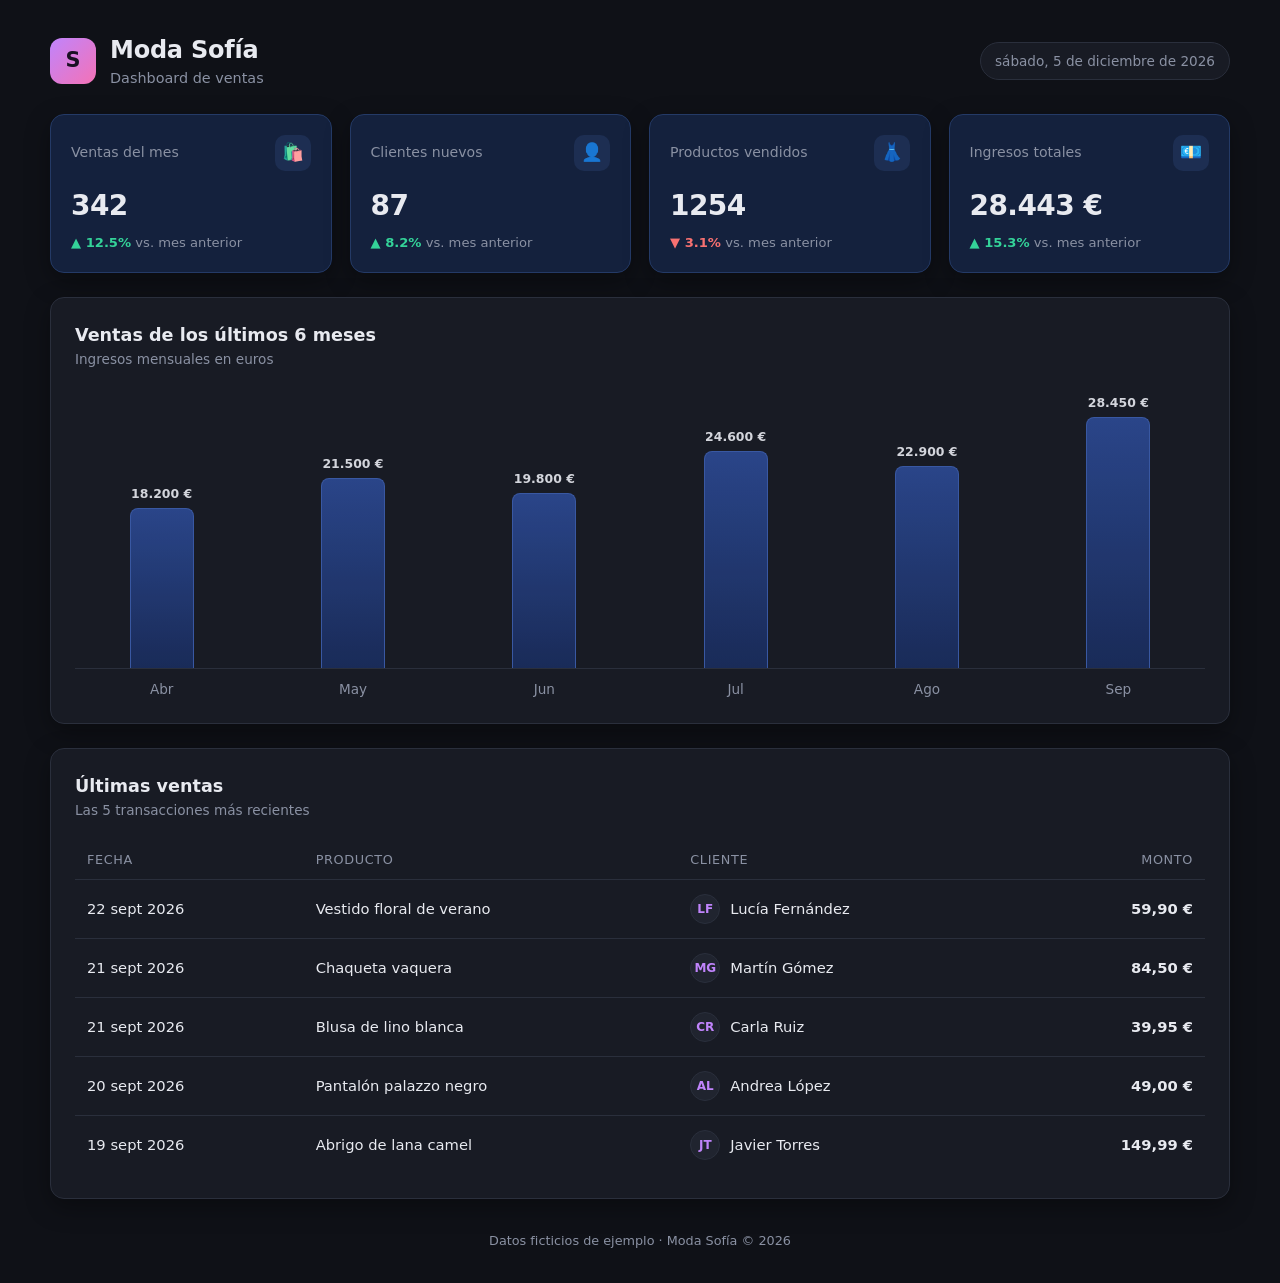
==== index.html @ 55509904 "Primer commit -Dashboard Modo sofia subido con Claude Code" ====
<!DOCTYPE html>
<html lang="es">
<head>
  <meta charset="UTF-8">
  <meta name="viewport" content="width=device-width, initial-scale=1.0">
  <title>Moda Sofía · Dashboard de Ventas</title>
  <style>
    /* ===== Variables de color y medidas (cambia aquí el tema) ===== */
    :root {
      --bg: #0f1117;
      --surface: #181b24;
      --surface-2: #20242f;
      --border: #2a2f3c;
      --card-bg: #14213d;       /* azul marino de las tarjetas */
      --card-bg-2: #1d2e52;     /* azul marino más claro (iconos) */
      --card-border: #243a66;
      --text: #e8eaf0;
      --text-muted: #8a91a3;
      --accent: #c084fc;        /* violeta principal */
      --accent-2: #f472b6;      /* rosa secundario */
      --barra: #2c4a94;         /* azul marino (parte superior de las barras) */
      --barra-2: #1a2d5e;       /* azul marino oscuro (base de las barras) */
      --barra-borde: #3d5fb0;   /* borde para que resalten sobre el fondo oscuro */
      --positive: #34d399;
      --negative: #f87171;
      --radius: 14px;
      --shadow: 0 8px 24px rgba(0, 0, 0, 0.35);
      --font: system-ui, -apple-system, "Segoe UI", Roboto, "Helvetica Neue", Arial, sans-serif;
    }

    /* ===== Estilos base ===== */
    * { box-sizing: border-box; margin: 0; padding: 0; }

    body {
      font-family: var(--font);
      background: var(--bg);
      color: var(--text);
      line-height: 1.5;
      min-height: 100vh;
      padding: 32px 24px;
    }

    .contenedor {
      max-width: 1180px;
      margin: 0 auto;
      display: grid;
      gap: 24px;
    }

    /* ===== Animación de entrada (fade-in + leve desplazamiento) ===== */
    @keyframes aparecer {
      from { opacity: 0; transform: translateY(14px); }
      to   { opacity: 1; transform: translateY(0); }
    }

    .animar {
      opacity: 0;
      animation: aparecer 0.6s ease-out forwards;
      animation-delay: var(--retraso, 0s);
    }

    /* Respeta a quien prefiere menos movimiento */
    @media (prefers-reduced-motion: reduce) {
      .animar { animation: none; opacity: 1; }
      .barra-relleno { transition: none !important; }
    }

    /* ===== Encabezado ===== */
    header {
      display: flex;
      justify-content: space-between;
      align-items: center;
      flex-wrap: wrap;
      gap: 12px;
    }

    .marca {
      display: flex;
      align-items: center;
      gap: 14px;
    }

    .logo {
      width: 46px;
      height: 46px;
      border-radius: 12px;
      background: linear-gradient(135deg, var(--accent), var(--accent-2));
      display: grid;
      place-items: center;
      font-weight: 700;
      font-size: 1.3rem;
      color: #1a1024;
    }

    header h1 { font-size: 1.5rem; font-weight: 700; letter-spacing: -0.01em; }
    header p  { color: var(--text-muted); font-size: 0.9rem; }

    .fecha {
      background: var(--surface);
      border: 1px solid var(--border);
      padding: 8px 14px;
      border-radius: 999px;
      font-size: 0.85rem;
      color: var(--text-muted);
    }

    /* ===== Tarjetas de métricas ===== */
    .metricas {
      display: grid;
      grid-template-columns: repeat(4, 1fr);
      gap: 18px;
    }

    .tarjeta {
      background: var(--card-bg);
      border: 1px solid var(--card-border);
      border-radius: var(--radius);
      padding: 20px;
      box-shadow: var(--shadow);
      transition: transform 0.2s ease, border-color 0.2s ease;
    }

    .tarjeta:hover {
      transform: translateY(-3px);
      border-color: var(--accent);
    }

    .tarjeta-cabecera {
      display: flex;
      justify-content: space-between;
      align-items: center;
      margin-bottom: 14px;
    }

    .tarjeta-titulo { color: var(--text-muted); font-size: 0.88rem; }

    .icono {
      width: 36px;
      height: 36px;
      border-radius: 10px;
      background: var(--card-bg-2);
      display: grid;
      place-items: center;
      font-size: 1.1rem;
    }

    .tarjeta-valor {
      font-size: 1.75rem;
      font-weight: 700;
      font-variant-numeric: tabular-nums;
      letter-spacing: -0.02em;
    }

    .variacion {
      margin-top: 6px;
      font-size: 0.82rem;
      color: var(--text-muted);
    }
    .variacion .sube { color: var(--positive); font-weight: 600; }
    .variacion .baja { color: var(--negative); font-weight: 600; }

    /* ===== Paneles (gráfico y tabla) ===== */
    .panel {
      background: var(--surface);
      border: 1px solid var(--border);
      border-radius: var(--radius);
      padding: 24px;
      box-shadow: var(--shadow);
    }

    .panel h2 { font-size: 1.1rem; font-weight: 600; }
    .panel .subtitulo { color: var(--text-muted); font-size: 0.85rem; margin-bottom: 20px; }

    /* ===== Gráfico de barras (hecho con divs, sin librerías) ===== */
    .grafico {
      display: grid;
      grid-template-columns: repeat(6, 1fr);
      gap: 18px;
      align-items: end;
      height: 280px;
      padding-top: 28px;
      border-bottom: 1px solid var(--border);
      position: relative;
    }

    .barra {
      height: 100%;
      display: flex;
      flex-direction: column;
      justify-content: flex-end;
      align-items: center;
      position: relative;
    }

    .barra-relleno {
      width: 100%;
      max-width: 64px;
      height: 0;                         /* crece con JavaScript */
      border-radius: 8px 8px 0 0;
      background: linear-gradient(180deg, var(--barra), var(--barra-2));
      border: 1px solid var(--barra-borde);
      border-bottom: none;
      opacity: 0.9;
      transition: height 1s cubic-bezier(.2,.8,.2,1), opacity 0.2s;
      position: relative;
      cursor: pointer;
    }

    .barra-relleno:hover { opacity: 1; }

    /* Etiqueta del valor encima de cada barra */
    .barra-valor {
      position: absolute;
      top: -24px;
      left: 50%;
      transform: translateX(-50%);
      font-size: 0.78rem;
      font-weight: 600;
      color: var(--text);
      white-space: nowrap;
      font-variant-numeric: tabular-nums;
    }

    .etiquetas-meses {
      display: grid;
      grid-template-columns: repeat(6, 1fr);
      gap: 18px;
      margin-top: 10px;
      text-align: center;
      color: var(--text-muted);
      font-size: 0.85rem;
    }

    /* ===== Tabla de últimas ventas ===== */
    .tabla-envoltorio { overflow-x: auto; }

    table {
      width: 100%;
      border-collapse: collapse;
      font-size: 0.92rem;
    }

    th {
      text-align: left;
      color: var(--text-muted);
      font-weight: 500;
      font-size: 0.8rem;
      text-transform: uppercase;
      letter-spacing: 0.05em;
      padding: 10px 12px;
      border-bottom: 1px solid var(--border);
    }

    td {
      padding: 14px 12px;
      border-bottom: 1px solid var(--border);
    }

    tbody tr { transition: background 0.2s; }
    tbody tr:hover { background: var(--surface-2); }
    tbody tr:last-child td { border-bottom: none; }

    .monto {
      text-align: right;
      font-weight: 600;
      font-variant-numeric: tabular-nums;
    }
    th.monto { font-weight: 500; }

    .cliente {
      display: flex;
      align-items: center;
      gap: 10px;
    }

    .avatar {
      width: 30px;
      height: 30px;
      border-radius: 50%;
      background: var(--surface-2);
      border: 1px solid var(--border);
      display: grid;
      place-items: center;
      font-size: 0.75rem;
      font-weight: 600;
      color: var(--accent);
      flex-shrink: 0;
    }

    footer {
      text-align: center;
      color: var(--text-muted);
      font-size: 0.8rem;
      padding-top: 8px;
    }

    /* ===== Diseño responsivo ===== */
    @media (max-width: 960px) {
      .metricas { grid-template-columns: repeat(2, 1fr); }
    }

    @media (max-width: 560px) {
      body { padding: 20px 16px; }
      .metricas { grid-template-columns: 1fr; }
      .grafico, .etiquetas-meses { gap: 8px; }
      .grafico { height: 220px; }
      .barra-valor { font-size: 0.65rem; }
      .panel { padding: 18px; }
    }
  </style>
</head>
<body>
  <div class="contenedor">

    <!-- Encabezado -->
    <header class="animar" style="--retraso: 0s">
      <div class="marca">
        <div class="logo">S</div>
        <div>
          <h1>Moda Sofía</h1>
          <p>Dashboard de ventas</p>
        </div>
      </div>
      <div class="fecha" id="fecha-actual"></div>
    </header>

    <!-- Tarjetas de métricas (se generan con JavaScript) -->
    <section class="metricas" id="metricas"></section>

    <!-- Gráfico de barras -->
    <section class="panel animar" style="--retraso: 0.5s">
      <h2>Ventas de los últimos 6 meses</h2>
      <p class="subtitulo">Ingresos mensuales en euros</p>
      <div class="grafico" id="grafico"></div>
      <div class="etiquetas-meses" id="etiquetas-meses"></div>
    </section>

    <!-- Tabla de últimas ventas -->
    <section class="panel animar" style="--retraso: 0.7s">
      <h2>Últimas ventas</h2>
      <p class="subtitulo">Las 5 transacciones más recientes</p>
      <div class="tabla-envoltorio">
        <table>
          <thead>
            <tr>
              <th>Fecha</th>
              <th>Producto</th>
              <th>Cliente</th>
              <th class="monto">Monto</th>
            </tr>
          </thead>
          <tbody id="tabla-ventas"></tbody>
        </table>
      </div>
    </section>

    <footer class="animar" style="--retraso: 0.9s">
      Datos ficticios de ejemplo · Moda Sofía © 2026
    </footer>
  </div>

  <script>
    // ===== Datos de ejemplo (ficticios) =====

    // Métricas principales del mes
    const metricas = [
      { titulo: 'Ventas del mes',      valor: 342,    formato: 'numero', icono: '🛍️', variacion: 12.5 },
      { titulo: 'Clientes nuevos',     valor: 87,     formato: 'numero', icono: '👤', variacion: 8.2 },
      { titulo: 'Productos vendidos',  valor: 1254,   formato: 'numero', icono: '👗', variacion: -3.1 },
      { titulo: 'Ingresos totales',    valor: 28450,  formato: 'moneda', icono: '💶', variacion: 15.3 }
    ];

    // Ventas (en euros) de los últimos 6 meses
    const ventasMensuales = [
      { mes: 'Abr', total: 18200 },
      { mes: 'May', total: 21500 },
      { mes: 'Jun', total: 19800 },
      { mes: 'Jul', total: 24600 },
      { mes: 'Ago', total: 22900 },
      { mes: 'Sep', total: 28450 }
    ];

    // Últimas 5 ventas
    const ultimasVentas = [
      { fecha: '2026-09-22', producto: 'Vestido floral de verano', cliente: 'Lucía Fernández', monto: 59.90 },
      { fecha: '2026-09-21', producto: 'Chaqueta vaquera',         cliente: 'Martín Gómez',    monto: 84.50 },
      { fecha: '2026-09-21', producto: 'Blusa de lino blanca',     cliente: 'Carla Ruiz',      monto: 39.95 },
      { fecha: '2026-09-20', producto: 'Pantalón palazzo negro',   cliente: 'Andrea López',    monto: 49.00 },
      { fecha: '2026-09-19', producto: 'Abrigo de lana camel',     cliente: 'Javier Torres',   monto: 149.99 }
    ];

    // ===== Utilidades de formato =====
    const fmtNumero = new Intl.NumberFormat('es-ES');
    const fmtMoneda = new Intl.NumberFormat('es-ES', { style: 'currency', currency: 'EUR' });
    const fmtMonedaCorta = new Intl.NumberFormat('es-ES', { style: 'currency', currency: 'EUR', maximumFractionDigits: 0 });
    const fmtFecha = new Intl.DateTimeFormat('es-ES', { day: '2-digit', month: 'short', year: 'numeric' });

    // Convierte "2026-09-22" en fecha local (evita desfases por zona horaria)
    function aFecha(texto) {
      const [a, m, d] = texto.split('-').map(Number);
      return new Date(a, m - 1, d);
    }

    // Obtiene las iniciales de un nombre ("Lucía Fernández" → "LF")
    function iniciales(nombre) {
      return nombre.split(' ').map(p => p[0]).join('').slice(0, 2).toUpperCase();
    }

    // ===== Fecha actual en el encabezado =====
    document.getElementById('fecha-actual').textContent =
      new Intl.DateTimeFormat('es-ES', { weekday: 'long', day: 'numeric', month: 'long', year: 'numeric' }).format(new Date());

    // ===== Tarjetas de métricas =====
    const contenedorMetricas = document.getElementById('metricas');

    metricas.forEach((m, i) => {
      const tarjeta = document.createElement('article');
      tarjeta.className = 'tarjeta animar';
      tarjeta.style.setProperty('--retraso', `${0.1 + i * 0.1}s`);

      const sube = m.variacion >= 0;
      tarjeta.innerHTML = `
        <div class="tarjeta-cabecera">
          <span class="tarjeta-titulo">${m.titulo}</span>
          <span class="icono">${m.icono}</span>
        </div>
        <div class="tarjeta-valor" data-valor="${m.valor}" data-formato="${m.formato}">0</div>
        <div class="variacion">
          <span class="${sube ? 'sube' : 'baja'}">${sube ? '▲' : '▼'} ${Math.abs(m.variacion)}%</span>
          vs. mes anterior
        </div>
      `;
      contenedorMetricas.appendChild(tarjeta);
    });

    // Animación de contador: los números suben desde 0 hasta su valor
    function animarContador(elemento) {
      const objetivo = Number(elemento.dataset.valor);
      const formato = elemento.dataset.formato;
      const duracion = 1200;
      const inicio = performance.now();

      function paso(ahora) {
        const progreso = Math.min((ahora - inicio) / duracion, 1);
        const suavizado = 1 - Math.pow(1 - progreso, 3); // ease-out
        const actual = Math.round(objetivo * suavizado);
        elemento.textContent = formato === 'moneda' ? fmtMonedaCorta.format(actual) : fmtNumero.format(actual);
        if (progreso < 1) requestAnimationFrame(paso);
      }
      requestAnimationFrame(paso);
    }

    document.querySelectorAll('.tarjeta-valor').forEach(animarContador);

    // ===== Gráfico de barras =====
    const grafico = document.getElementById('grafico');
    const etiquetas = document.getElementById('etiquetas-meses');
    const maximo = Math.max(...ventasMensuales.map(v => v.total));

    ventasMensuales.forEach(v => {
      // Columna con la barra
      const barra = document.createElement('div');
      barra.className = 'barra';
      barra.innerHTML = `
        <div class="barra-relleno" title="${v.mes}: ${fmtMoneda.format(v.total)}">
          <span class="barra-valor">${fmtMonedaCorta.format(v.total)}</span>
        </div>
      `;
      grafico.appendChild(barra);

      // Etiqueta del mes debajo
      const etiqueta = document.createElement('span');
      etiqueta.textContent = v.mes;
      etiquetas.appendChild(etiqueta);
    });

    // Hace crecer las barras tras la aparición del panel
    setTimeout(() => {
      document.querySelectorAll('.barra-relleno').forEach((el, i) => {
        const porcentaje = (ventasMensuales[i].total / maximo) * 100;
        el.style.transitionDelay = `${i * 0.08}s`;
        el.style.height = `${porcentaje}%`;
      });
    }, 600);

    // ===== Tabla de últimas ventas =====
    const cuerpoTabla = document.getElementById('tabla-ventas');

    ultimasVentas.forEach(v => {
      const fila = document.createElement('tr');
      fila.innerHTML = `
        <td>${fmtFecha.format(aFecha(v.fecha))}</td>
        <td>${v.producto}</td>
        <td>
          <div class="cliente">
            <span class="avatar">${iniciales(v.cliente)}</span>
            ${v.cliente}
          </div>
        </td>
        <td class="monto">${fmtMoneda.format(v.monto)}</td>
      `;
      cuerpoTabla.appendChild(fila);
    });
  </script>
</body>
</html>
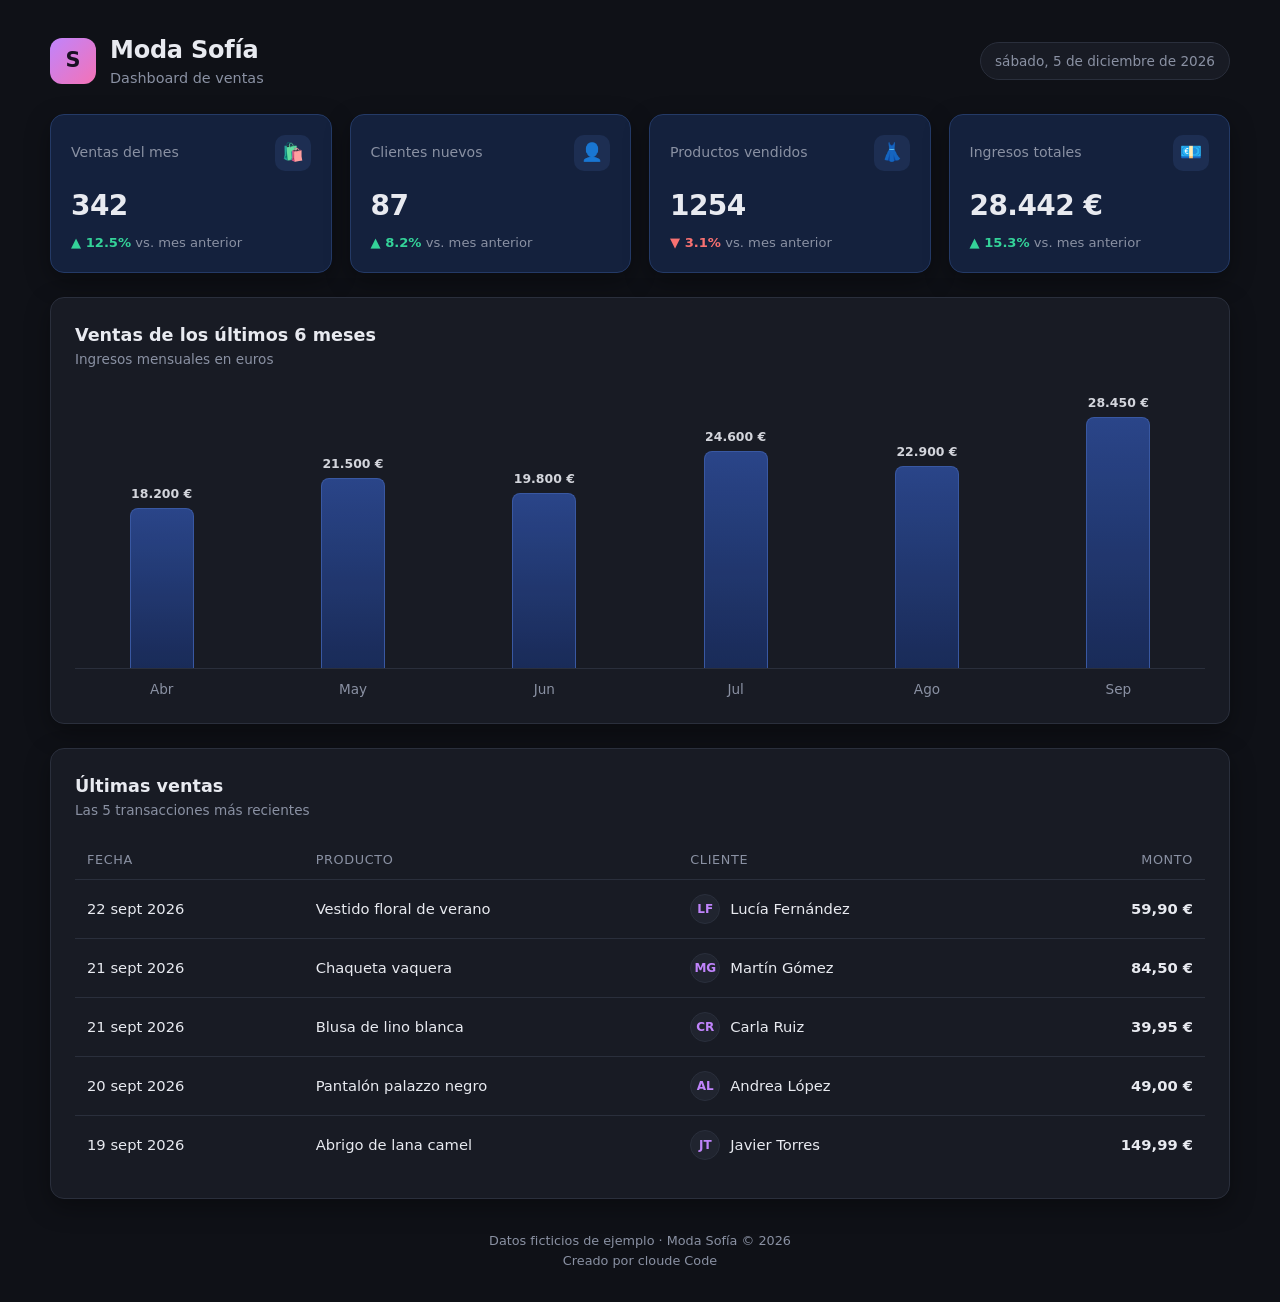
==== commit a28337e7: "Agregando footer" ====
--- a/index.html
+++ b/index.html
@@ -356,6 +356,7 @@
 
     <footer class="animar" style="--retraso: 0.9s">
       Datos ficticios de ejemplo · Moda Sofía © 2026
+      <br>Creado por cloude Code
     </footer>
   </div>
 
